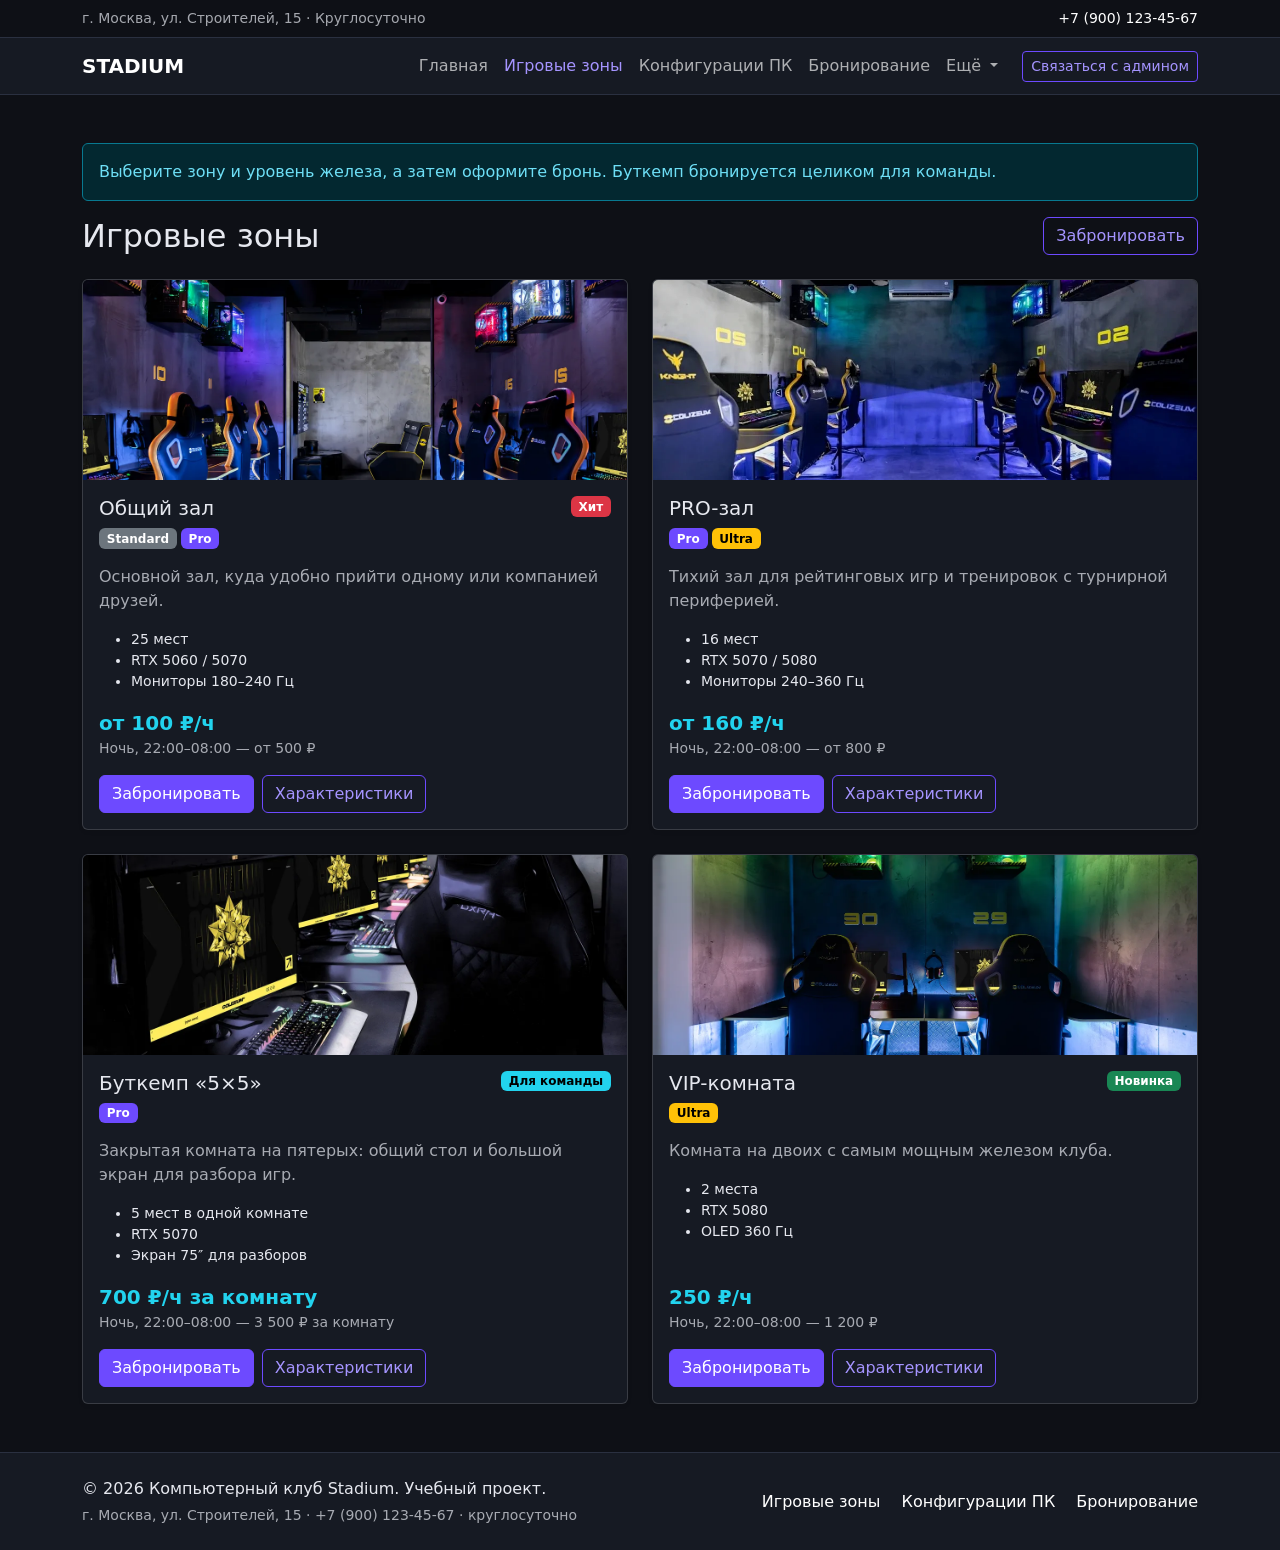
==== catalog.html @ 2cf74d2b "feat: add admin contact modal" ====
<!DOCTYPE html>
<html lang="ru" data-bs-theme="dark">
<head>
  <meta charset="UTF-8">
  <meta name="viewport" content="width=device-width, initial-scale=1.0">
  <title>Игровые зоны — Stadium</title>

  <link
    href="https://cdn.jsdelivr.net/npm/bootstrap@5.3.8/dist/css/bootstrap.min.css"
    rel="stylesheet"
  >
  <link rel="stylesheet" href="css/custom.css">
</head>
<body class="d-flex flex-column min-vh-100">
  <header class="border-bottom small py-2">
    <div class="container">
      <div class="row g-1 align-items-center">
        <div class="col-12 col-md-8 text-body-secondary">
          г. Москва, ул. Строителей, 15 · Круглосуточно
        </div>

        <div class="col-12 col-md-4 text-md-end">
          <a class="link-body-emphasis text-decoration-none" href="tel:+79001234567">+7 (900) 123-45-67</a>
        </div>
      </div>
    </div>
  </header>

  <nav class="navbar navbar-expand-lg bg-body-tertiary border-bottom sticky-top">
    <div class="container">
      <a class="navbar-brand fw-bold text-uppercase" href="index.html">Stadium</a>

      <button
        class="navbar-toggler"
        type="button"
        data-bs-toggle="collapse"
        data-bs-target="#mainNavbar"
        aria-controls="mainNavbar"
        aria-expanded="false"
        aria-label="Переключить навигацию"
      >
        <span class="navbar-toggler-icon"></span>
      </button>

      <div id="mainNavbar" class="collapse navbar-collapse">
        <ul class="navbar-nav ms-auto">
          <li class="nav-item">
            <a class="nav-link" href="index.html">Главная</a>
          </li>

          <li class="nav-item">
            <a class="nav-link active" href="catalog.html" aria-current="page">Игровые зоны</a>
          </li>

          <li class="nav-item">
            <a class="nav-link" href="product.html">Конфигурации ПК</a>
          </li>

          <li class="nav-item">
            <a class="nav-link" href="order.html">Бронирование</a>
          </li>

          <li class="nav-item dropdown">
            <a
              class="nav-link dropdown-toggle"
              href="#"
              data-bs-toggle="dropdown"
              role="button"
              aria-expanded="false"
            >
              Ещё
            </a>
            <ul class="dropdown-menu dropdown-menu-end">
              <li><a class="dropdown-item" href="index.html#popular">Популярные зоны</a></li>
              <li><a class="dropdown-item" href="product.html#faq">Частые вопросы</a></li>
              <li><a class="dropdown-item" href="order.html">Оформить бронь</a></li>
            </ul>
          </li>
        </ul>

        <button
          class="btn btn-outline-primary btn-sm ms-lg-3 my-2 my-lg-0"
          type="button"
          data-bs-toggle="modal"
          data-bs-target="#adminModal"
        >
          Связаться с админом
        </button>
      </div>
    </div>
  </nav>

  <main class="container py-5 flex-grow-1">
    <div class="alert alert-info" role="alert">
      Выберите зону и уровень железа, а затем оформите бронь. Буткемп бронируется целиком для команды.
    </div>

    <div class="d-flex flex-wrap justify-content-between align-items-center gap-3 mb-4">
      <h1 class="h2 mb-0">Игровые зоны</h1>
      <a class="btn btn-outline-primary" href="order.html">Забронировать</a>
    </div>

    <div class="row g-4">
      <div class="col-12 col-md-6">
        <article class="card zone-card h-100 shadow-sm">
          <img class="card-img-top" src="images/zone-common.png" alt="Общий зал на 25 игровых мест">

          <div class="card-body d-flex flex-column">
            <div class="d-flex justify-content-between align-items-start gap-2 mb-2">
              <h2 class="card-title h5 mb-0">Общий зал</h2>
              <span class="badge text-bg-danger">Хит</span>
            </div>

            <div class="d-flex flex-wrap gap-1 mb-3">
              <span class="badge text-bg-secondary">Standard</span>
              <span class="badge text-bg-primary">Pro</span>
            </div>

            <p class="card-text text-body-secondary">
              Основной зал, куда удобно прийти одному или компанией друзей.
            </p>

            <ul class="small mb-3">
              <li>25 мест</li>
              <li>RTX 5060 / 5070</li>
              <li>Мониторы 180–240 Гц</li>
            </ul>

            <p class="fs-5 fw-bold text-info mt-auto mb-0">от 100 ₽/ч</p>
            <p class="small text-body-secondary mb-3">Ночь, 22:00–08:00 — от 500 ₽</p>

            <div class="d-flex flex-wrap gap-2">
              <a class="btn btn-primary" href="order.html">Забронировать</a>
              <a class="btn btn-outline-primary" href="product.html">Характеристики</a>
            </div>
          </div>
        </article>
      </div>

      <div class="col-12 col-md-6">
        <article class="card zone-card h-100 shadow-sm">
          <img class="card-img-top" src="images/zone-pro.png" alt="PRO-зал с мониторами 240 Гц">

          <div class="card-body d-flex flex-column">
            <div class="d-flex justify-content-between align-items-start gap-2 mb-2">
              <h2 class="card-title h5 mb-0">PRO-зал</h2>
            </div>

            <div class="d-flex flex-wrap gap-1 mb-3">
              <span class="badge text-bg-primary">Pro</span>
              <span class="badge text-bg-warning">Ultra</span>
            </div>

            <p class="card-text text-body-secondary">
              Тихий зал для рейтинговых игр и тренировок с турнирной периферией.
            </p>

            <ul class="small mb-3">
              <li>16 мест</li>
              <li>RTX 5070 / 5080</li>
              <li>Мониторы 240–360 Гц</li>
            </ul>

            <p class="fs-5 fw-bold text-info mt-auto mb-0">от 160 ₽/ч</p>
            <p class="small text-body-secondary mb-3">Ночь, 22:00–08:00 — от 800 ₽</p>

            <div class="d-flex flex-wrap gap-2">
              <a class="btn btn-primary" href="order.html">Забронировать</a>
              <a class="btn btn-outline-primary" href="product.html">Характеристики</a>
            </div>
          </div>
        </article>
      </div>

      <div class="col-12 col-md-6">
        <article class="card zone-card h-100 shadow-sm">
          <img class="card-img-top" src="images/zone-bootcamp.png" alt="Командная комната на пять компьютеров">

          <div class="card-body d-flex flex-column">
            <div class="d-flex justify-content-between align-items-start gap-2 mb-2">
              <h2 class="card-title h5 mb-0">Буткемп «5×5»</h2>
              <span class="badge text-bg-info">Для команды</span>
            </div>

            <div class="d-flex flex-wrap gap-1 mb-3">
              <span class="badge text-bg-primary">Pro</span>
            </div>

            <p class="card-text text-body-secondary">
              Закрытая комната на пятерых: общий стол и большой экран для разбора игр.
            </p>

            <ul class="small mb-3">
              <li>5 мест в одной комнате</li>
              <li>RTX 5070</li>
              <li>Экран 75″ для разборов</li>
            </ul>

            <p class="fs-5 fw-bold text-info mt-auto mb-0">700 ₽/ч за комнату</p>
            <p class="small text-body-secondary mb-3">Ночь, 22:00–08:00 — 3 500 ₽ за комнату</p>

            <div class="d-flex flex-wrap gap-2">
              <a class="btn btn-primary" href="order.html">Забронировать</a>
              <a class="btn btn-outline-primary" href="product.html">Характеристики</a>
            </div>
          </div>
        </article>
      </div>

      <div class="col-12 col-md-6">
        <article class="card zone-card h-100 shadow-sm">
          <img class="card-img-top" src="images/zone-vip.png" alt="VIP-комната на двоих">

          <div class="card-body d-flex flex-column">
            <div class="d-flex justify-content-between align-items-start gap-2 mb-2">
              <h2 class="card-title h5 mb-0">VIP-комната</h2>
              <span class="badge text-bg-success">Новинка</span>
            </div>

            <div class="d-flex flex-wrap gap-1 mb-3">
              <span class="badge text-bg-warning">Ultra</span>
            </div>

            <p class="card-text text-body-secondary">
              Комната на двоих с самым мощным железом клуба.
            </p>

            <ul class="small mb-3">
              <li>2 места</li>
              <li>RTX 5080</li>
              <li>OLED 360 Гц</li>
            </ul>

            <p class="fs-5 fw-bold text-info mt-auto mb-0">250 ₽/ч</p>
            <p class="small text-body-secondary mb-3">Ночь, 22:00–08:00 — 1 200 ₽</p>

            <div class="d-flex flex-wrap gap-2">
              <a class="btn btn-primary" href="order.html">Забронировать</a>
              <a class="btn btn-outline-primary" href="product.html">Характеристики</a>
            </div>
          </div>
        </article>
      </div>
    </div>
  </main>

  <footer class="bg-body-tertiary border-top py-4">
    <div class="container">
      <div class="row align-items-center g-3">
        <div class="col-12 col-md-6">
          <p class="mb-1">&copy; 2026 Компьютерный клуб Stadium. Учебный проект.</p>
          <p class="small text-body-secondary mb-0">
            г. Москва, ул. Строителей, 15 · +7 (900) 123-45-67 · круглосуточно
          </p>
        </div>

        <div class="col-12 col-md-6 text-md-end">
          <a class="link-body-emphasis text-decoration-none me-3" href="catalog.html">Игровые зоны</a>
          <a class="link-body-emphasis text-decoration-none me-3" href="product.html">Конфигурации ПК</a>
          <a class="link-body-emphasis text-decoration-none" href="order.html">Бронирование</a>
        </div>
      </div>
    </div>
  </footer>

  <div
    id="adminModal"
    class="modal fade"
    tabindex="-1"
    aria-labelledby="adminModalLabel"
    aria-hidden="true"
  >
    <div class="modal-dialog modal-dialog-centered">
      <div class="modal-content">
        <div class="modal-header">
          <h2 id="adminModalLabel" class="modal-title h5">Связаться с администратором</h2>
          <button class="btn-close" type="button" data-bs-dismiss="modal" aria-label="Закрыть"></button>
        </div>

        <div class="modal-body">
          <p class="text-body-secondary">
            Оставьте телефон, и администратор перезвонит в течение 15 минут.
          </p>

          <form id="admin-form">
            <div class="mb-3">
              <label class="form-label" for="admin-name">Имя *</label>
              <input id="admin-name" class="form-control" name="name" type="text" autocomplete="name" required>
            </div>

            <div class="mb-3">
              <label class="form-label" for="admin-phone">Телефон *</label>
              <div class="input-group">
                <span class="input-group-text">+7</span>
                <input
                  id="admin-phone"
                  class="form-control"
                  name="phone"
                  type="tel"
                  placeholder="900 000-00-00"
                  autocomplete="tel-national"
                  required
                >
              </div>
            </div>

            <div class="mb-3">
              <label class="form-label" for="admin-message">Вопрос</label>
              <textarea id="admin-message" class="form-control" name="message" rows="3"></textarea>
            </div>

            <div class="form-check">
              <input id="admin-agree" class="form-check-input" name="agree" type="checkbox" required>
              <label class="form-check-label" for="admin-agree">Согласен на обработку данных *</label>
            </div>
          </form>
        </div>

        <div class="modal-footer">
          <button class="btn btn-secondary" type="button" data-bs-dismiss="modal">Закрыть</button>
          <button class="btn btn-primary" type="submit" form="admin-form">Отправить</button>
        </div>
      </div>
    </div>
  </div>

  <script
    src="https://cdn.jsdelivr.net/npm/bootstrap@5.3.8/dist/js/bootstrap.bundle.min.js">
  </script>
</body>
</html>
---- css/custom.css ----
[data-bs-theme="dark"] {
  --bs-body-bg: #0e1016;
  --bs-body-bg-rgb: 14, 16, 22;
  --bs-body-color: #e6e8ef;
  --bs-body-color-rgb: 230, 232, 239;
  --bs-secondary-color: rgba(230, 232, 239, 0.7);
  --bs-secondary-bg: #1c212c;
  --bs-tertiary-bg: #161a23;
  --bs-tertiary-bg-rgb: 22, 26, 35;
  --bs-border-color: #2a3040;
  --bs-primary: #6d4aff;
  --bs-primary-rgb: 109, 74, 255;
  --bs-primary-text-emphasis: #a594ff;
  --bs-primary-bg-subtle: #1f1745;
  --bs-primary-border-subtle: #3d2c99;
  --bs-info: #22d3ee;
  --bs-info-rgb: 34, 211, 238;
  --bs-link-color: #a594ff;
  --bs-link-color-rgb: 165, 148, 255;
  --bs-link-hover-color: #c4b8ff;
  --bs-link-hover-color-rgb: 196, 184, 255;
}

.btn-primary {
  --bs-btn-bg: #6d4aff;
  --bs-btn-border-color: #6d4aff;
  --bs-btn-hover-bg: #5b36f2;
  --bs-btn-hover-border-color: #5b36f2;
  --bs-btn-active-bg: #4c28e0;
  --bs-btn-active-border-color: #4c28e0;
  --bs-btn-disabled-bg: #6d4aff;
  --bs-btn-disabled-border-color: #6d4aff;
  --bs-btn-focus-shadow-rgb: 109, 74, 255;
}

.btn-outline-primary {
  --bs-btn-color: #a594ff;
  --bs-btn-border-color: #6d4aff;
  --bs-btn-hover-color: #ffffff;
  --bs-btn-hover-bg: #6d4aff;
  --bs-btn-hover-border-color: #6d4aff;
  --bs-btn-active-color: #ffffff;
  --bs-btn-active-bg: #6d4aff;
  --bs-btn-active-border-color: #6d4aff;
  --bs-btn-focus-shadow-rgb: 109, 74, 255;
}

.form-control:focus,
.form-select:focus,
.form-check-input:focus {
  border-color: #a594ff;
  box-shadow: 0 0 0 0.25rem rgba(109, 74, 255, 0.25);
}

.form-check-input:checked {
  background-color: #6d4aff;
  border-color: #6d4aff;
}

.navbar .nav-link.active {
  color: var(--bs-primary-text-emphasis);
}

.dropdown-menu {
  --bs-dropdown-link-active-bg: #6d4aff;
}

.card {
  --bs-card-bg: var(--bs-tertiary-bg);
}

.hero {
  background:
    radial-gradient(circle at 85% 15%, rgba(109, 74, 255, 0.35), transparent 50%),
    radial-gradient(circle at 10% 90%, rgba(34, 211, 238, 0.15), transparent 45%);
}

.zone-card {
  transition: transform 0.2s ease, border-color 0.2s ease;
}

.zone-card:hover {
  border-color: var(--bs-primary);
  transform: translateY(-4px);
}

.card-img-top {
  height: 200px;
  object-fit: cover;
}
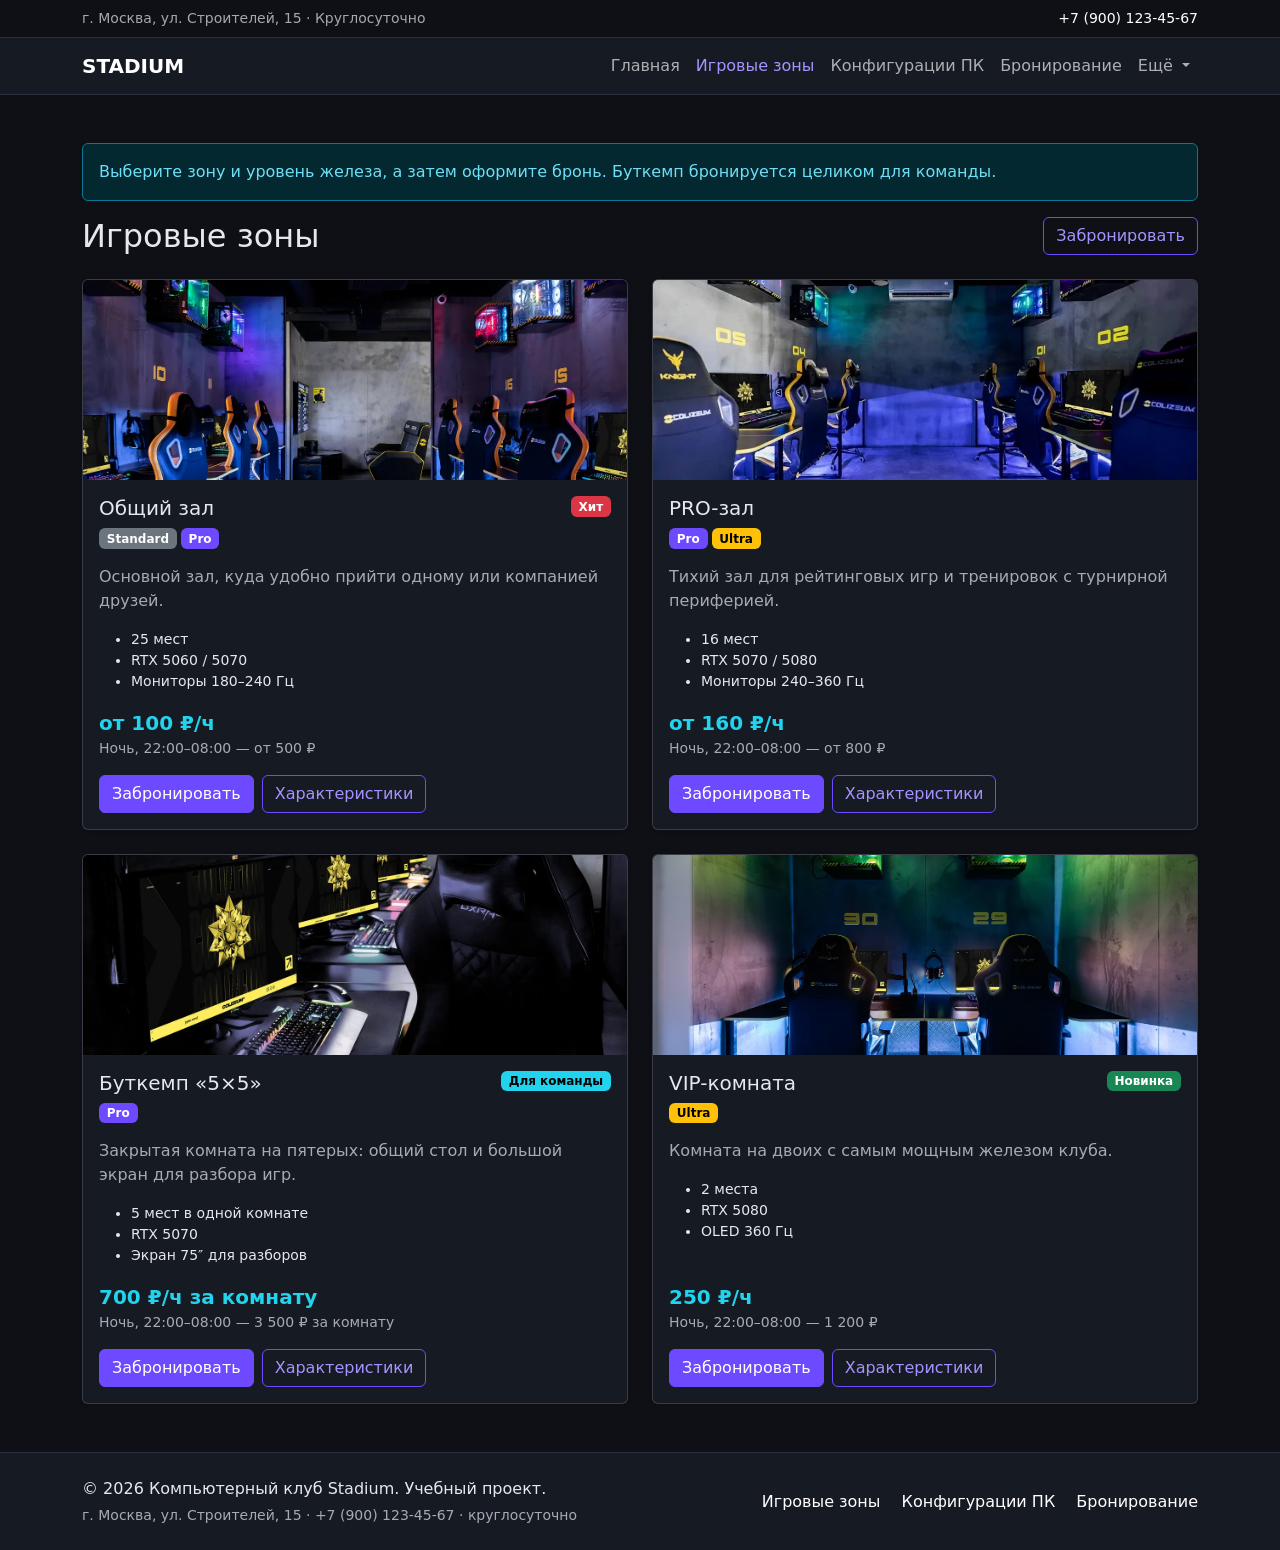
==== commit d4ad7955: "feat: add catalog page with zone cards" ====
--- a/catalog.html
+++ b/catalog.html
@@ -77,15 +77,6 @@
             </ul>
           </li>
         </ul>
-
-        <button
-          class="btn btn-outline-primary btn-sm ms-lg-3 my-2 my-lg-0"
-          type="button"
-          data-bs-toggle="modal"
-          data-bs-target="#adminModal"
-        >
-          Связаться с админом
-        </button>
       </div>
     </div>
   </nav>
@@ -263,67 +254,6 @@
     </div>
   </footer>
 
-  <div
-    id="adminModal"
-    class="modal fade"
-    tabindex="-1"
-    aria-labelledby="adminModalLabel"
-    aria-hidden="true"
-  >
-    <div class="modal-dialog modal-dialog-centered">
-      <div class="modal-content">
-        <div class="modal-header">
-          <h2 id="adminModalLabel" class="modal-title h5">Связаться с администратором</h2>
-          <button class="btn-close" type="button" data-bs-dismiss="modal" aria-label="Закрыть"></button>
-        </div>
-
-        <div class="modal-body">
-          <p class="text-body-secondary">
-            Оставьте телефон, и администратор перезвонит в течение 15 минут.
-          </p>
-
-          <form id="admin-form">
-            <div class="mb-3">
-              <label class="form-label" for="admin-name">Имя *</label>
-              <input id="admin-name" class="form-control" name="name" type="text" autocomplete="name" required>
-            </div>
-
-            <div class="mb-3">
-              <label class="form-label" for="admin-phone">Телефон *</label>
-              <div class="input-group">
-                <span class="input-group-text">+7</span>
-                <input
-                  id="admin-phone"
-                  class="form-control"
-                  name="phone"
-                  type="tel"
-                  placeholder="900 000-00-00"
-                  autocomplete="tel-national"
-                  required
-                >
-              </div>
-            </div>
-
-            <div class="mb-3">
-              <label class="form-label" for="admin-message">Вопрос</label>
-              <textarea id="admin-message" class="form-control" name="message" rows="3"></textarea>
-            </div>
-
-            <div class="form-check">
-              <input id="admin-agree" class="form-check-input" name="agree" type="checkbox" required>
-              <label class="form-check-label" for="admin-agree">Согласен на обработку данных *</label>
-            </div>
-          </form>
-        </div>
-
-        <div class="modal-footer">
-          <button class="btn btn-secondary" type="button" data-bs-dismiss="modal">Закрыть</button>
-          <button class="btn btn-primary" type="submit" form="admin-form">Отправить</button>
-        </div>
-      </div>
-    </div>
-  </div>
-
   <script
     src="https://cdn.jsdelivr.net/npm/bootstrap@5.3.8/dist/js/bootstrap.bundle.min.js">
   </script>
--- a/css/custom.css
+++ b/css/custom.css
@@ -52,11 +52,6 @@
   box-shadow: 0 0 0 0.25rem rgba(109, 74, 255, 0.25);
 }
 
-.form-check-input:checked {
-  background-color: #6d4aff;
-  border-color: #6d4aff;
-}
-
 .navbar .nav-link.active {
   color: var(--bs-primary-text-emphasis);
 }
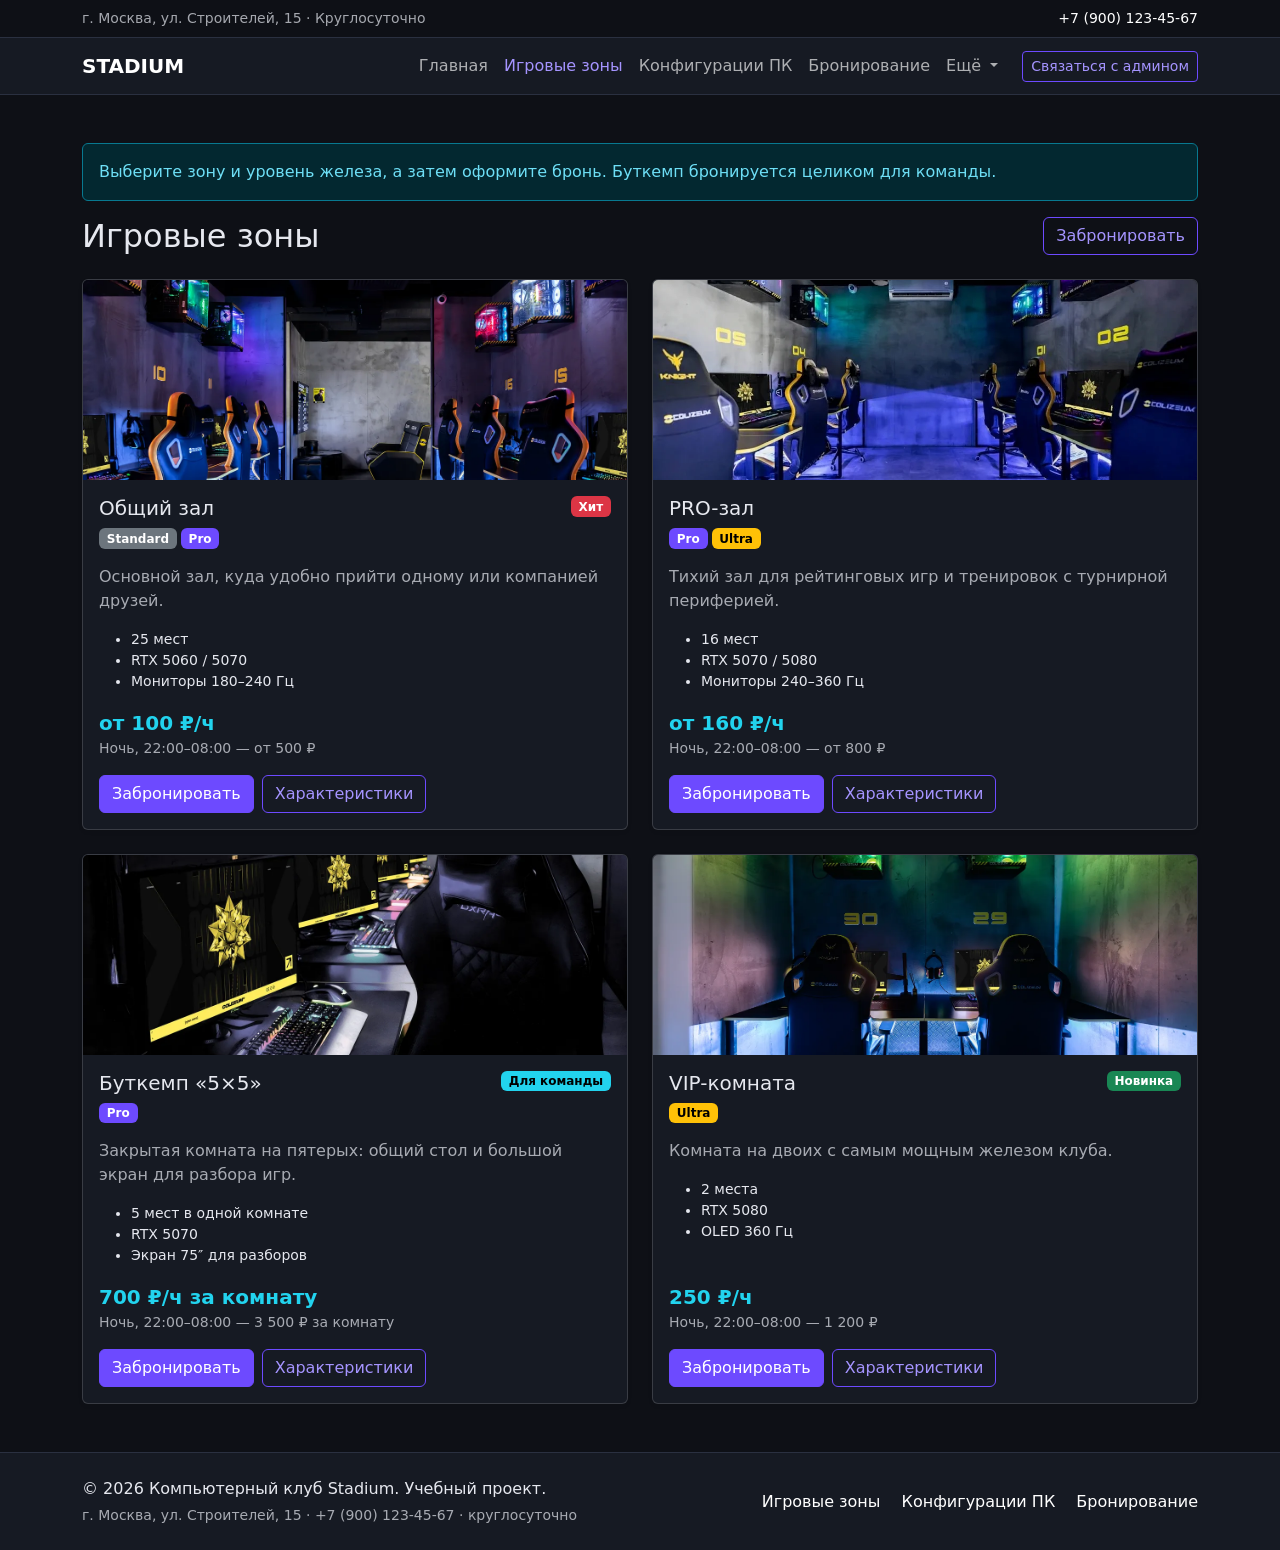
==== commit a9126c13: "Merge pull request #2 from subb3x/feature/bootstrap-components Bootstrap components" ====
--- a/catalog.html
+++ b/catalog.html
@@ -77,6 +77,15 @@
             </ul>
           </li>
         </ul>
+
+        <button
+          class="btn btn-outline-primary btn-sm ms-lg-3 my-2 my-lg-0"
+          type="button"
+          data-bs-toggle="modal"
+          data-bs-target="#adminModal"
+        >
+          Связаться с админом
+        </button>
       </div>
     </div>
   </nav>
@@ -254,6 +263,67 @@
     </div>
   </footer>
 
+  <div
+    id="adminModal"
+    class="modal fade"
+    tabindex="-1"
+    aria-labelledby="adminModalLabel"
+    aria-hidden="true"
+  >
+    <div class="modal-dialog modal-dialog-centered">
+      <div class="modal-content">
+        <div class="modal-header">
+          <h2 id="adminModalLabel" class="modal-title h5">Связаться с администратором</h2>
+          <button class="btn-close" type="button" data-bs-dismiss="modal" aria-label="Закрыть"></button>
+        </div>
+
+        <div class="modal-body">
+          <p class="text-body-secondary">
+            Оставьте телефон, и администратор перезвонит в течение 15 минут.
+          </p>
+
+          <form id="admin-form">
+            <div class="mb-3">
+              <label class="form-label" for="admin-name">Имя *</label>
+              <input id="admin-name" class="form-control" name="name" type="text" autocomplete="name" required>
+            </div>
+
+            <div class="mb-3">
+              <label class="form-label" for="admin-phone">Телефон *</label>
+              <div class="input-group">
+                <span class="input-group-text">+7</span>
+                <input
+                  id="admin-phone"
+                  class="form-control"
+                  name="phone"
+                  type="tel"
+                  placeholder="900 000-00-00"
+                  autocomplete="tel-national"
+                  required
+                >
+              </div>
+            </div>
+
+            <div class="mb-3">
+              <label class="form-label" for="admin-message">Вопрос</label>
+              <textarea id="admin-message" class="form-control" name="message" rows="3"></textarea>
+            </div>
+
+            <div class="form-check">
+              <input id="admin-agree" class="form-check-input" name="agree" type="checkbox" required>
+              <label class="form-check-label" for="admin-agree">Согласен на обработку данных *</label>
+            </div>
+          </form>
+        </div>
+
+        <div class="modal-footer">
+          <button class="btn btn-secondary" type="button" data-bs-dismiss="modal">Закрыть</button>
+          <button class="btn btn-primary" type="submit" form="admin-form">Отправить</button>
+        </div>
+      </div>
+    </div>
+  </div>
+
   <script
     src="https://cdn.jsdelivr.net/npm/bootstrap@5.3.8/dist/js/bootstrap.bundle.min.js">
   </script>
--- a/css/custom.css
+++ b/css/custom.css
@@ -52,12 +52,21 @@
   box-shadow: 0 0 0 0.25rem rgba(109, 74, 255, 0.25);
 }
 
+.form-check-input:checked {
+  background-color: #6d4aff;
+  border-color: #6d4aff;
+}
+
 .navbar .nav-link.active {
   color: var(--bs-primary-text-emphasis);
 }
 
 .dropdown-menu {
   --bs-dropdown-link-active-bg: #6d4aff;
+}
+
+.accordion {
+  --bs-accordion-btn-focus-box-shadow: 0 0 0 0.25rem rgba(109, 74, 255, 0.25);
 }
 
 .card {
@@ -83,3 +92,8 @@
   height: 200px;
   object-fit: cover;
 }
+
+.product-image {
+  aspect-ratio: 4 / 3;
+  object-fit: cover;
+}
